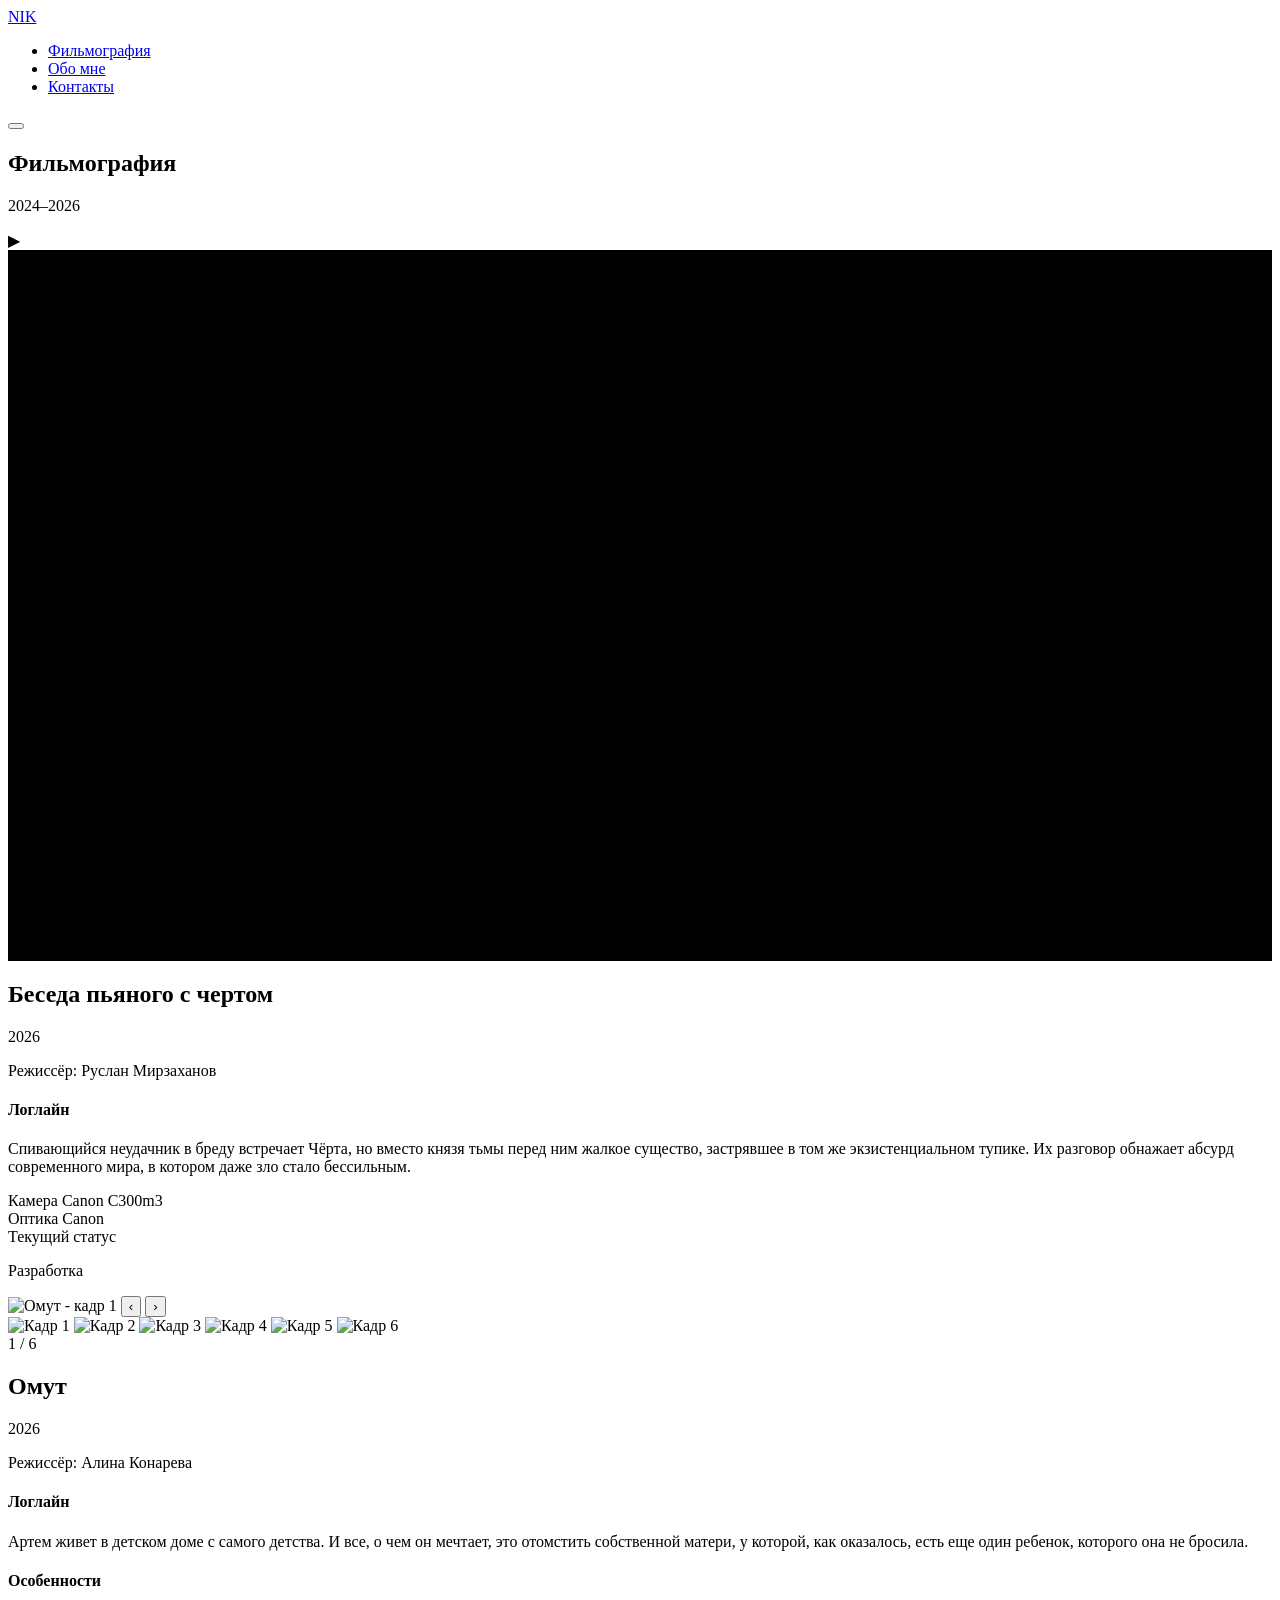
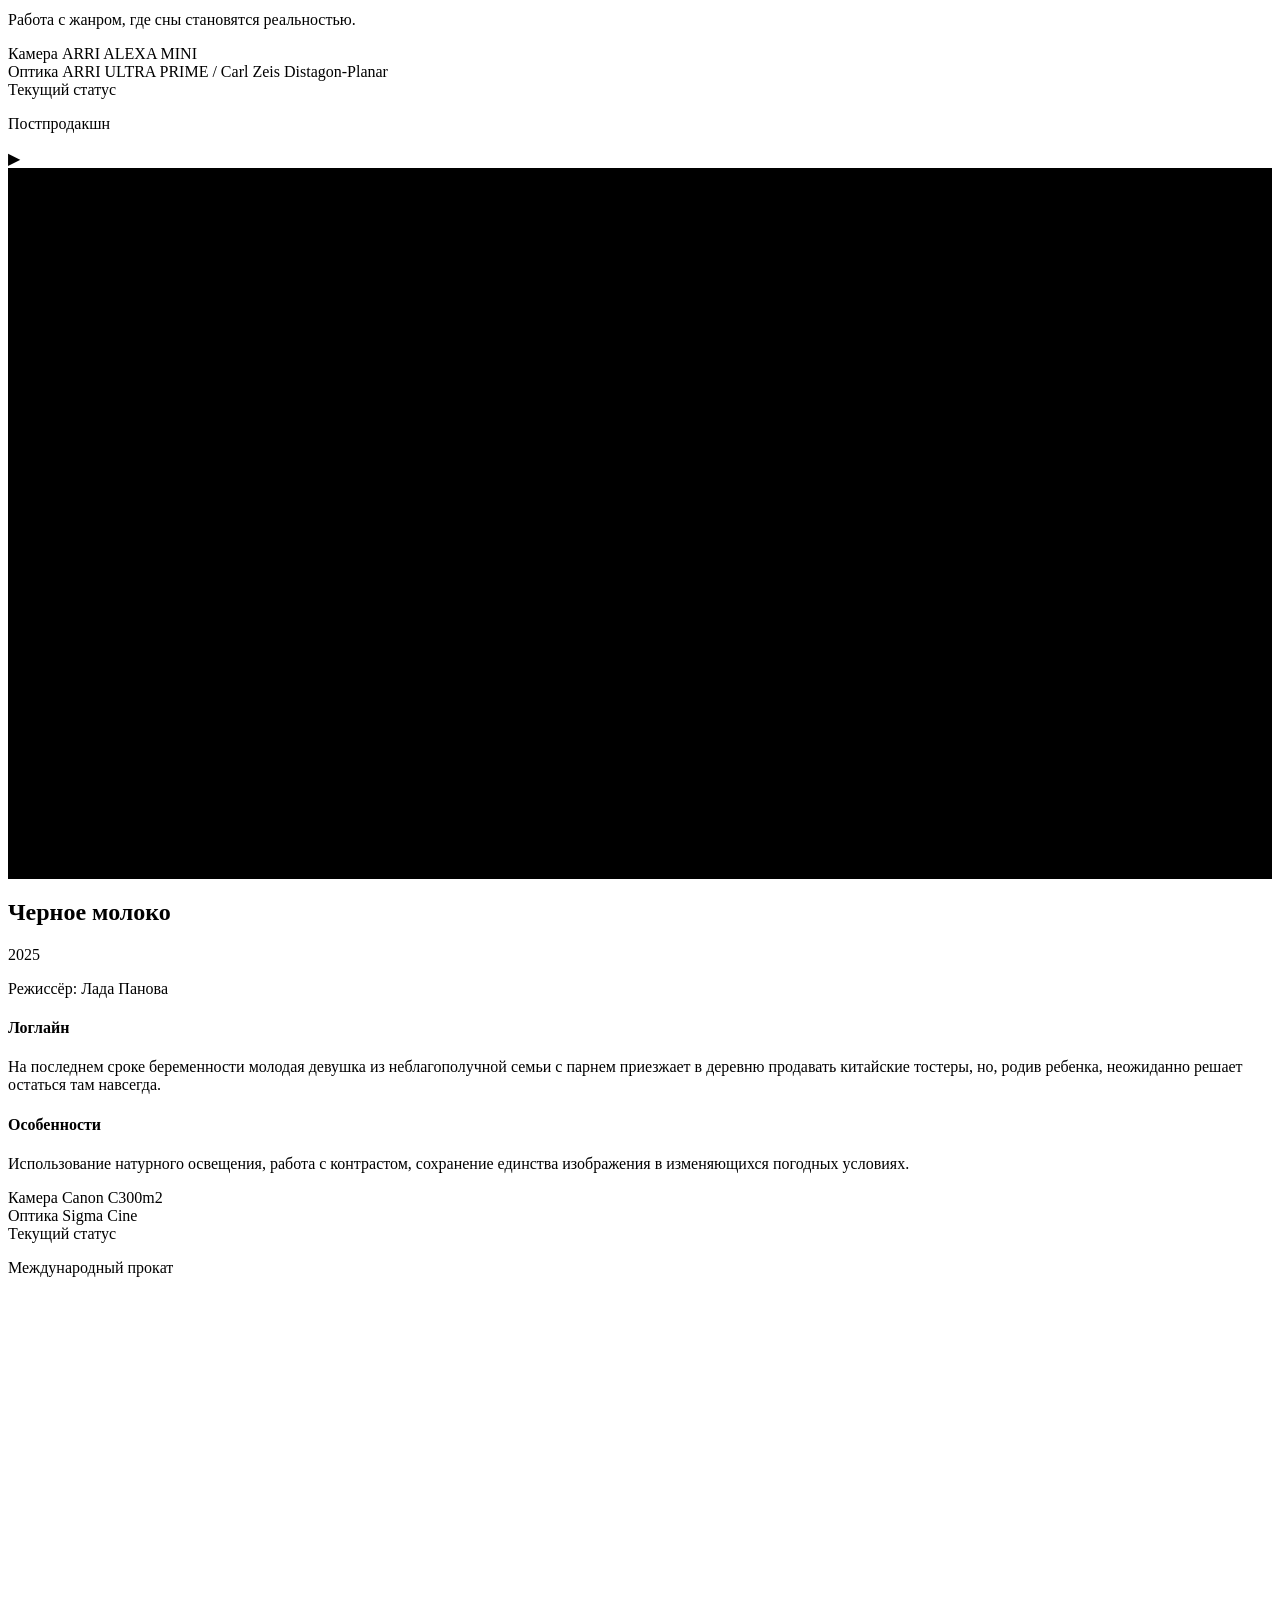
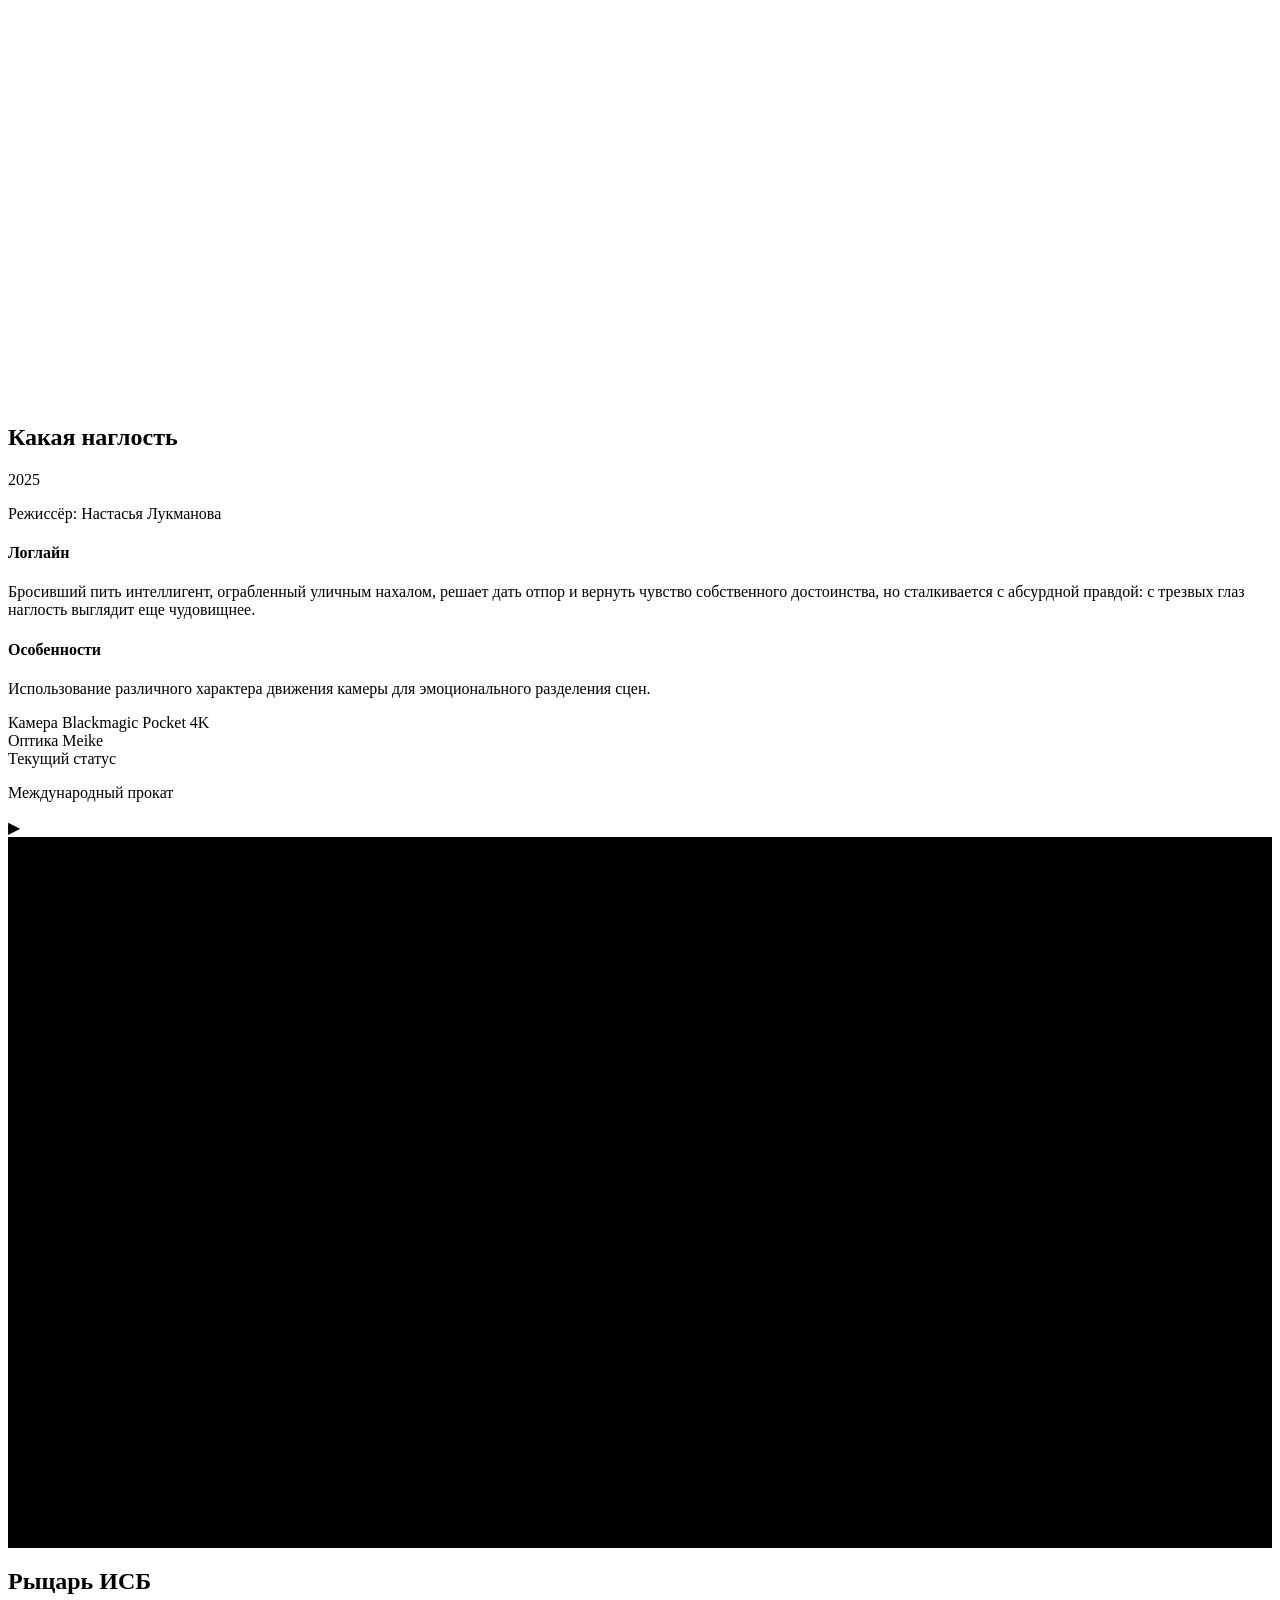
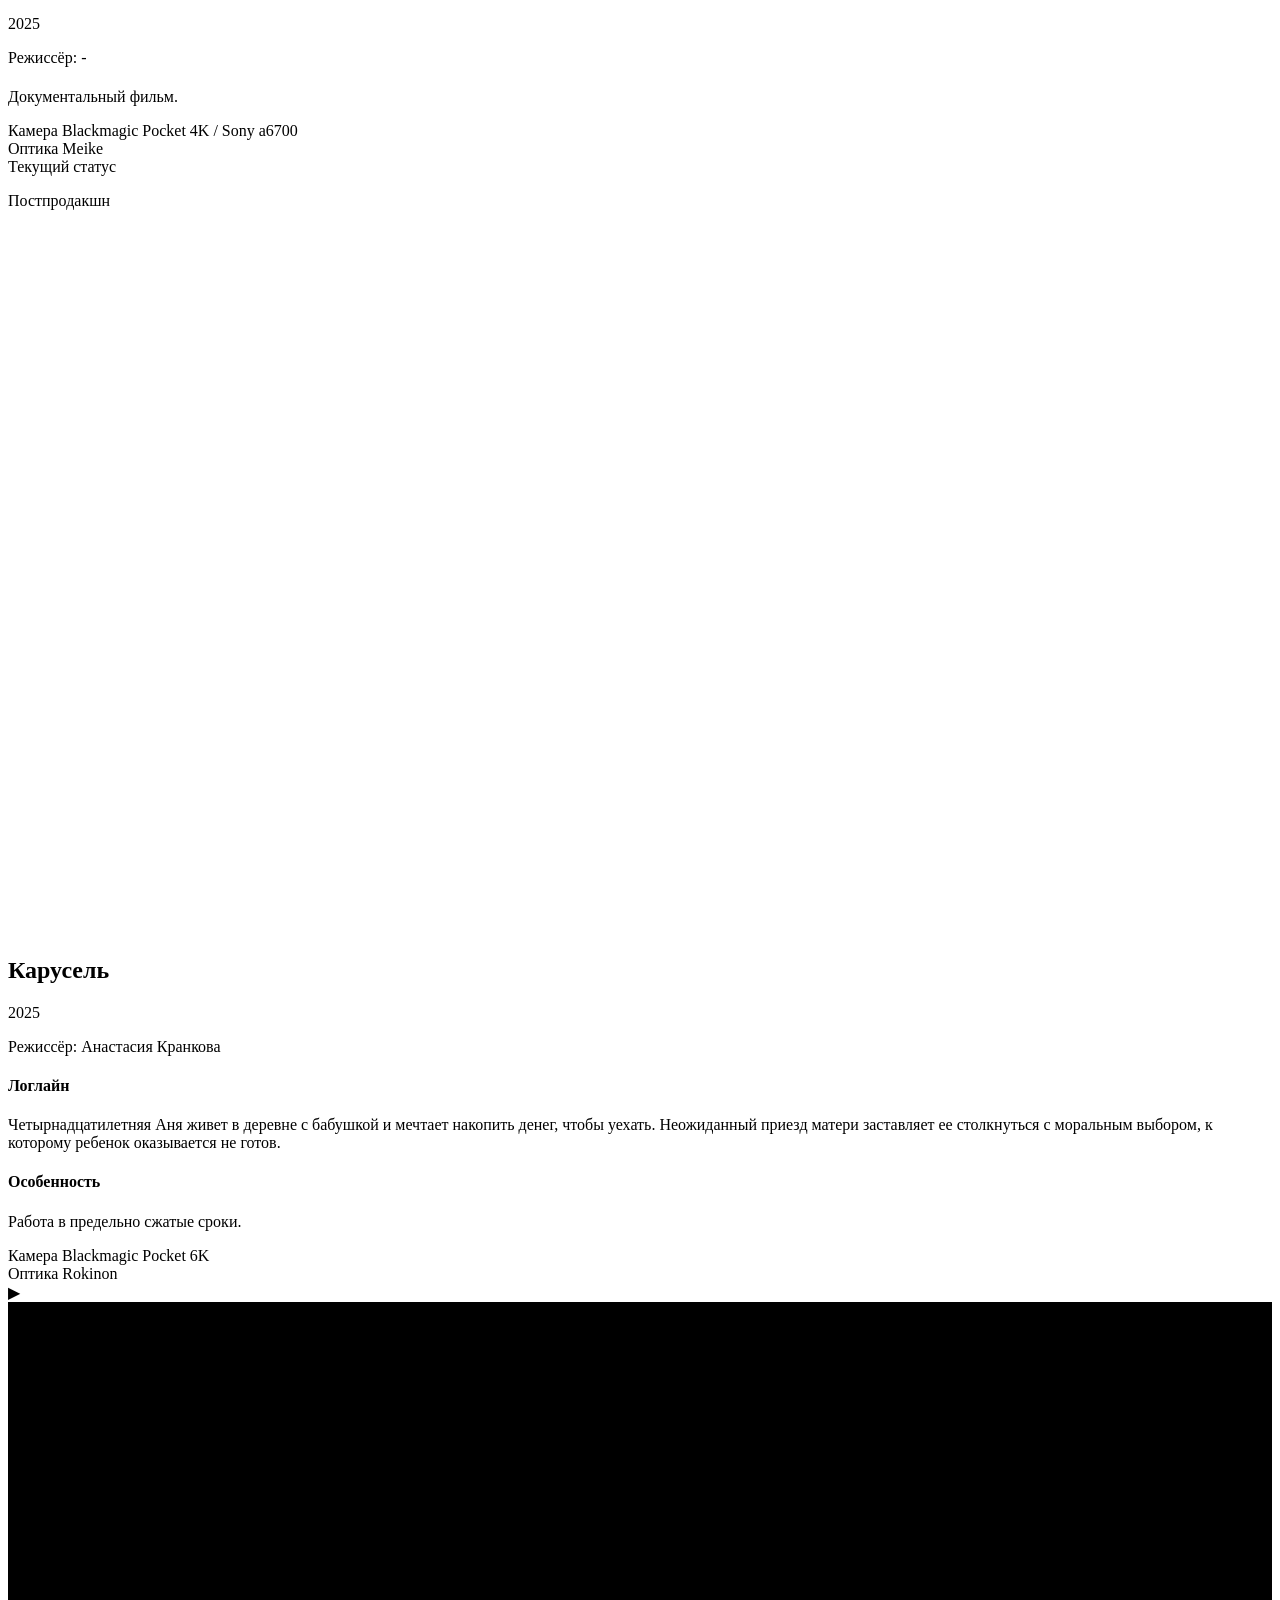
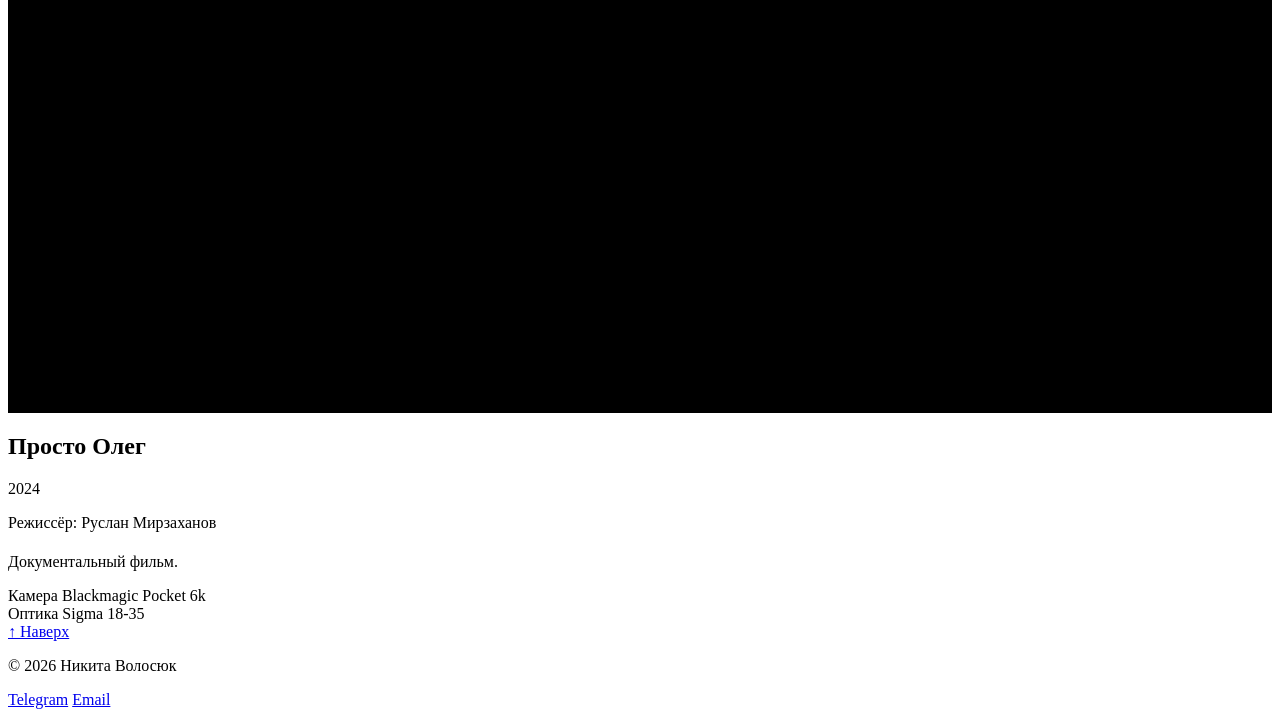
==== filmography.html @ 35d7d75e "Create filmography.html" ====
<!DOCTYPE html>
<html lang="ru">
<head>
    <meta charset="UTF-8" />
    <meta name="viewport" content="width=device-width, initial-scale=1.0" />
    <title>Фильмография — Никита Волосюк</title>
    <meta name="description" content="Полный список фильмов и проектов оператора-постановщика Никиты Волосюка." />
    
    <link rel="preconnect" href="https://fonts.googleapis.com" />
    <link rel="preconnect" href="https://fonts.gstatic.com" crossorigin />
    <link href="https://fonts.googleapis.com/css2?family=Inter:opsz,wght@14..32,300;14..32,400;14..32,600;14..32,700&family=JetBrains+Mono:wght@400;600&family=Russo+One&display=swap" rel="stylesheet" />
    
    <link rel="stylesheet" href="css/style.css" />
    <link rel="stylesheet" href="css/animations.css" />
    <link rel="stylesheet" href="css/retro-futurism.css" />
</head>
<body>
    <div class="grain-overlay" aria-hidden="true"></div>
    
    <!-- Navigation -->
    <nav class="navbar" role="navigation">
        <div class="nav-container">
            <a href="index.html" class="logo">NIK</a>
            <ul class="nav-links" id="navLinks">
                <li><a href="filmography.html" class="nav-link active">Фильмография</a></li>
                <li><a href="about.html" class="nav-link">Обо мне</a></li>
                <li><a href="contacts.html" class="nav-link">Контакты</a></li>
            </ul>
            <button class="nav-toggle" id="navToggle" aria-label="Меню">
                <span></span><span></span><span></span>
            </button>
        </div>
    </nav>

    <main>
        <section class="page-header">
            <div class="page-header-content">
                <h1 class="page-title">Фильмография</h1>
                <p class="page-subtitle">2024–2026</p>
                <div class="retro-line"></div>
            </div>
        </section>

        <section class="film-list">

            <!-- Film 1: Беседа пьяного с чертом -->
            <article class="film-item" id="beseda-s-chertom">
                <div class="film-container">
                    <div class="film-media">
                        <div class="film-video-wrapper scan-lines viewfinder-border video-wrapper-with-poster">
                            <!-- Постер -->
                            <div class="poster-overlay" style="background-image: url('assets/images/beseda-poster.jpg');" onclick="this.classList.add('hidden')">
                                <div class="play-button">▶</div>
                            </div>
                            <!-- Видео -->
                            <div style="position:relative;padding-bottom:56.25%;height:0;overflow:hidden;background:#000;">
                                <iframe 
                                    width="720" 
                                    height="405" 
                                    src="https://rutube.ru/play/embed/95e55f3624671f5d989a7eb49dc04d0c/?p=VPygI4aND8heD0FQOllJcQ" 
                                    style="position:absolute;top:0;left:0;width:100%;height:100%;"
                                    frameborder="0" 
                                    allow="clipboard-write; autoplay" 
                                    webkitAllowFullScreen 
                                    mozallowfullscreen 
                                    allowFullScreen>
                                </iframe>
                            </div>
                        </div>
                    </div>
                    <div class="film-details">
                        <div class="film-header">
                            <h2 class="film-title">Беседа пьяного с чертом</h2>
                            <span class="film-year">2026</span>
                        </div>
                        <p class="film-director">Режиссёр: Руслан Мирзаханов</p>
                        
                        <div class="film-synopsis">
                            <h4>Логлайн</h4>
                            <p>Спивающийся неудачник в бреду встречает Чёрта, но вместо князя тьмы перед ним жалкое существо, застрявшее в том же экзистенциальном тупике. Их разговор обнажает абсурд современного мира, в котором даже зло стало бессильным.</p>
                        </div>
                        
                        <div class="film-tech">
                            <div class="tech-item">
                                <span class="tech-label">Камера</span>
                                <span class="tech-value">Canon C300m3</span>
                            </div>
                            <div class="tech-item">
                                <span class="tech-label">Оптика</span>
                                <span class="tech-value">Canon</span>
                            </div>
                        </div>
                        <div class="film-status">
                            <span class="status-badge">Текущий статус</span>
                            <p>Разработка</p>
                        </div>
                    </div>
                </div>
            </article>

            <!-- Film 2: Омут (галерея) -->
            <article class="film-item" id="omut">
                <div class="film-container">
                    <div class="film-media">
                        <div class="film-video-wrapper scan-lines viewfinder-border">
                            <div class="film-gallery" id="gallery-omut">
                                <div class="gallery-main">
                                    <img src="assets/images/omut/omut-01.jpg" alt="Омут - кадр 1" class="gallery-main-img" id="mainImg-omut" />
                                    <button class="gallery-arrow gallery-prev" id="prevBtn-omut">‹</button>
                                    <button class="gallery-arrow gallery-next" id="nextBtn-omut">›</button>
                                </div>
                                <div class="gallery-thumbnails">
                                    <img src="assets/images/omut/omut-01.jpg" alt="Кадр 1" class="gallery-thumb active" data-index="0" />
                                    <img src="assets/images/omut/omut-02.jpg" alt="Кадр 2" class="gallery-thumb" data-index="1" />
                                    <img src="assets/images/omut/omut-03.jpg" alt="Кадр 3" class="gallery-thumb" data-index="2" />
                                    <img src="assets/images/omut/omut-04.jpg" alt="Кадр 4" class="gallery-thumb" data-index="3" />
                                    <img src="assets/images/omut/omut-05.jpg" alt="Кадр 5" class="gallery-thumb" data-index="4" />
                                    <img src="assets/images/omut/omut-06.jpg" alt="Кадр 6" class="gallery-thumb" data-index="5" />
                                </div>
                                <div class="gallery-counter" id="counter-omut">1 / 6</div>
                            </div>
                        </div>
                    </div>
                    <div class="film-details">
                        <div class="film-header">
                            <h2 class="film-title">Омут</h2>
                            <span class="film-year">2026</span>
                        </div>
                        <p class="film-director">Режиссёр: Алина Конарева</p>
                        
                        <div class="film-synopsis">
                            <h4>Логлайн</h4>
                            <p>Артем живет в детском доме с самого детства. И все, о чем он мечтает, это отомстить собственной матери, у которой, как оказалось, есть еще один ребенок, которого она не бросила.</p>
                        </div>
                        
                        <div class="film-artistic">
                            <h4>Особенности</h4>
                            <p>Работа с жанром, где сны становятся реальностью.</p>
                        </div>
                        
                        <div class="film-tech">
                            <div class="tech-item">
                                <span class="tech-label">Камера</span>
                                <span class="tech-value">ARRI ALEXA MINI</span>
                            </div>
                            <div class="tech-item">
                                <span class="tech-label">Оптика</span>
                                <span class="tech-value">ARRI ULTRA PRIME / Carl Zeis Distagon-Planar</span>
                            </div>
                        </div>
                        
                        <div class="film-status">
                            <span class="status-badge">Текущий статус</span>
                            <p>Постпродакшн</p>
                        </div>
                    </div>
                </div>
            </article>

            <!-- Film 3: Черное молоко -->
            <article class="film-item" id="chernoe-moloko">
                <div class="film-container">
                    <div class="film-media">
                        <div class="film-video-wrapper scan-lines viewfinder-border video-wrapper-with-poster">
                            <!-- Постер -->
                            <div class="poster-overlay" style="background-image: url('assets/images/chernoe-moloko-poster.png');" onclick="this.classList.add('hidden')">
                                <div class="play-button">▶</div>
                            </div>
                            <!-- Видео -->
                            <div style="position:relative;padding-bottom:56.25%;height:0;overflow:hidden;background:#000;">
                                <iframe 
                                    width="720" 
                                    height="405" 
                                    src="https://rutube.ru/play/embed/541bbf77736f7e6f7b8f81f81939922d/?p=Gdy1lKMK-pJEqh9IzWHZkQ" 
                                    style="position:absolute;top:0;left:0;width:100%;height:100%;"
                                    frameborder="0" 
                                    allow="clipboard-write; autoplay" 
                                    webkitAllowFullScreen 
                                    mozallowfullscreen 
                                    allowFullScreen>
                                </iframe>
                            </div>
                        </div>
                    </div>
                    <div class="film-details">
                        <div class="film-header">
                            <h2 class="film-title">Черное молоко</h2>
                            <span class="film-year">2025</span>
                        </div>
                        <p class="film-director">Режиссёр: Лада Панова</p>
                        
                        <div class="film-synopsis">
                            <h4>Логлайн</h4>
                            <p>На последнем сроке беременности молодая девушка из неблагополучной семьи с парнем приезжает в деревню продавать китайские тостеры, но, родив ребенка, неожиданно решает остаться там навсегда.</p>
                        </div>
                        
                        <div class="film-artistic">
                            <h4>Особенности</h4>
                            <p>Использование натурного освещения, работа с контрастом, сохранение единства изображения в изменяющихся погодных условиях.</p>
                        </div>
                        
                        <div class="film-tech">
                            <div class="tech-item">
                                <span class="tech-label">Камера</span>
                                <span class="tech-value">Canon C300m2</span>
                            </div>
                            <div class="tech-item">
                                <span class="tech-label">Оптика</span>
                                <span class="tech-value">Sigma Cine</span>
                            </div>
                        </div>
                        <div class="film-status">
                            <span class="status-badge">Текущий статус</span>
                            <p>Международный прокат</p>
                        </div>
                    </div>
                </div>
            </article>

            <!-- Film 4: Какая наглость -->
            <article class="film-item" id="kakaya-naglost">
                <div class="film-container">
                    <div class="film-media">
                        <div class="film-video-wrapper scan-lines viewfinder-border">
                           <div style="position: relative; padding-top: 56.25%; width: 100%">
                                <iframe 
                                    src="https://kinescope.io/embed/5Yn9oHifiqnpuZVdg29xcy" 
                                    allow="autoplay; fullscreen; picture-in-picture; encrypted-media; gyroscope; accelerometer; clipboard-write; screen-wake-lock;" 
                                    frameborder="0" 
                                    allowfullscreen 
                                    style="position: absolute; width: 100%; height: 100%; top: 0; left: 0;">
                                </iframe>
                            </div>
                        </div>
                    </div>
                    <div class="film-details">
                        <div class="film-header">
                            <h2 class="film-title">Какая наглость</h2>
                            <span class="film-year">2025</span>
                        </div>
                        <p class="film-director">Режиссёр: Настасья Лукманова</p>
                        
                        <div class="film-synopsis">
                            <h4>Логлайн</h4>
                            <p>Бросивший пить интеллигент, ограбленный уличным нахалом, решает дать отпор и вернуть чувство собственного достоинства, но сталкивается с абсурдной правдой: с трезвых глаз наглость выглядит еще чудовищнее.</p>
                        </div>
                        
                        <div class="film-artistic">
                            <h4>Особенности</h4>
                            <p>Использование различного характера движения камеры для эмоционального разделения сцен.</p>
                        </div>
                        
                        <div class="film-tech">
                            <div class="tech-item">
                                <span class="tech-label">Камера</span>
                                <span class="tech-value">Blackmagic Pocket 4K</span>
                            </div>
                            <div class="tech-item">
                                <span class="tech-label">Оптика</span>
                                <span class="tech-value">Meike</span>
                            </div>
                        </div>
                        
                        <div class="film-status">
                            <span class="status-badge">Текущий статус</span>
                            <p>Международный прокат</p>
                        </div>
                    </div>
                </div>
            </article>

            <!-- Film 5: Рыцарь ИСБ -->
            <article class="film-item" id="rycar-isb">
                <div class="film-container">
                    <div class="film-media">
                        <div class="film-video-wrapper scan-lines viewfinder-border video-wrapper-with-poster">
                            <!-- Постер -->
                            <div class="poster-overlay" style="background-image: url('assets/images/rycar-isb-poster.png');" onclick="this.classList.add('hidden')">
                                <div class="play-button">▶</div>
                            </div>
                            <!-- Видео -->
                            <div style="position:relative;padding-bottom:56.25%;height:0;overflow:hidden;background:#000;">
                                <iframe 
                                    width="720" 
                                    height="405" 
                                    src="https://rutube.ru/play/embed/3d352fa4deeacb5119738a5ff3063665/?p=R1LIk9FCq4y9vnxMHrXOgg" 
                                    style="position:absolute;top:0;left:0;width:100%;height:100%;"
                                    frameborder="0" 
                                    allow="clipboard-write; autoplay" 
                                    webkitAllowFullScreen 
                                    mozallowfullscreen 
                                    allowFullScreen>
                                </iframe>
                            </div>
                        </div>
                    </div>
                    <div class="film-details">
                        <div class="film-header">
                            <h2 class="film-title">Рыцарь ИСБ</h2>
                            <span class="film-year">2025</span>
                        </div>
                        <p class="film-director">Режиссёр: -</p>
                        <div class="film-synopsis">
                            <h4></h4>
                            <p>Документальный фильм.</p>
                        </div>
                        
                        <div class="film-tech">
                            <div class="tech-item">
                                <span class="tech-label">Камера</span>
                                <span class="tech-value">Blackmagic Pocket 4K / Sony a6700</span>
                            </div>
                            <div class="tech-item">
                                <span class="tech-label">Оптика</span>
                                <span class="tech-value">Meike</span>
                            </div>
                        </div>
                        <div class="film-status">
                            <span class="status-badge">Текущий статус</span>
                            <p>Постпродакшн</p>
                        </div>
                    </div>
                </div>
            </article>

            <!-- Film 6: Карусель -->
            <article class="film-item" id="karusel">
                <div class="film-container">
                    <div class="film-media">
                        <div class="film-video-wrapper scan-lines viewfinder-border">
                            <div style="position: relative; padding-top: 56.25%; width: 100%">
                                <iframe 
                                    src="https://kinescope.io/embed/9kumHxzJ539kzuJssGhhay" 
                                    allow="autoplay; fullscreen; picture-in-picture; encrypted-media; gyroscope; accelerometer; clipboard-write; screen-wake-lock;" 
                                    frameborder="0" 
                                    allowfullscreen 
                                    style="position: absolute; width: 100%; height: 100%; top: 0; left: 0;">
                                </iframe>
                            </div>
                        </div>
                    </div>
                    <div class="film-details">
                        <div class="film-header">
                            <h2 class="film-title">Карусель</h2>
                            <span class="film-year">2025</span>
                        </div>
                        <p class="film-director">Режиссёр: Анастасия Кранкова</p>
                        
                        <div class="film-synopsis">
                            <h4>Логлайн</h4>
                            <p>Четырнадцатилетняя Аня живет в деревне с бабушкой и мечтает накопить денег, чтобы уехать. Неожиданный приезд матери заставляет ее столкнуться с моральным выбором, к которому ребенок оказывается не готов.</p>
                        </div>
                        
                        <div class="film-artistic">
                            <h4>Особенность</h4>
                            <p>Работа в предельно сжатые сроки.</p>
                        </div>
                        
                        <div class="film-tech">
                            <div class="tech-item">
                                <span class="tech-label">Камера</span>
                                <span class="tech-value">Blackmagic Pocket 6K</span>
                            </div>
                            <div class="tech-item">
                                <span class="tech-label">Оптика</span>
                                <span class="tech-value">Rokinon</span>
                            </div>
                        </div>
                    </div>
                </div>
            </article>

            <!-- Film 7: Просто Олег -->
            <article class="film-item" id="prosto-oleg">
                <div class="film-container">
                    <div class="film-media">
                        <div class="film-video-wrapper scan-lines viewfinder-border video-wrapper-with-poster">
                            <!-- Постер -->
                            <div class="poster-overlay" style="background-image: url('assets/images/prosto-oleg-poster.png');" onclick="this.classList.add('hidden')">
                                <div class="play-button">▶</div>
                            </div>
                            <!-- Видео -->
                            <div style="position:relative;padding-bottom:56.25%;height:0;overflow:hidden;background:#000;">
                                <iframe 
                                    width="720" 
                                    height="405" 
                                    src="https://rutube.ru/play/embed/5b0dd964b4823f03ad9c56b30ddcd185/?p=NNh9TX3-9s1QoVhHtBqxNQ" 
                                    style="position:absolute;top:0;left:0;width:100%;height:100%;"
                                    frameborder="0" 
                                    allow="clipboard-write; autoplay" 
                                    webkitAllowFullScreen 
                                    mozallowfullscreen 
                                    allowFullScreen>
                                </iframe>
                            </div>
                        </div>
                    </div>
                    <div class="film-details">
                        <div class="film-header">
                            <h2 class="film-title">Просто Олег</h2>
                            <span class="film-year">2024</span>
                        </div>
                        <p class="film-director">Режиссёр: Руслан Мирзаханов</p>
                        
                        <div class="film-synopsis">
                            <h4></h4>
                            <p>Документальный фильм.</p>
                        </div>
                        
                        <div class="film-tech">
                            <div class="tech-item">
                                <span class="tech-label">Камера</span>
                                <span class="tech-value">Blackmagic Pocket 6k</span>
                            </div>
                            <div class="tech-item">
                                <span class="tech-label">Оптика</span>
                                <span class="tech-value">Sigma 18-35</span>
                            </div>
                        </div>
                    </div>
                </div>
            </article>

        </section>

        <!-- Back to top -->
        <div class="back-to-top">
            <a href="#top" class="btn-secondary">↑ Наверх</a>
        </div>
    </main>

    <footer class="footer">
        <div class="footer-content">
            <p class="footer-copy">© 2026 Никита Волосюк</p>
            <div class="footer-links">
                <a href="https://t.me/@niiiiiiiiiiiiiiiii_iiiiiiik" target="_blank" rel="noopener">Telegram</a>
                <a href="mailto:nikiitsky@gmail.com">Email</a>
            </div>
        </div>
        <div class="footer-line retro-line"></div>
    </footer>

    <script src="js/main.js" defer></script>
    <script src="js/transitions.js" defer></script>
    <script src="js/grain-effect.js" defer></script>
    <script src="js/video-player.js" defer></script>
</body>
</html>
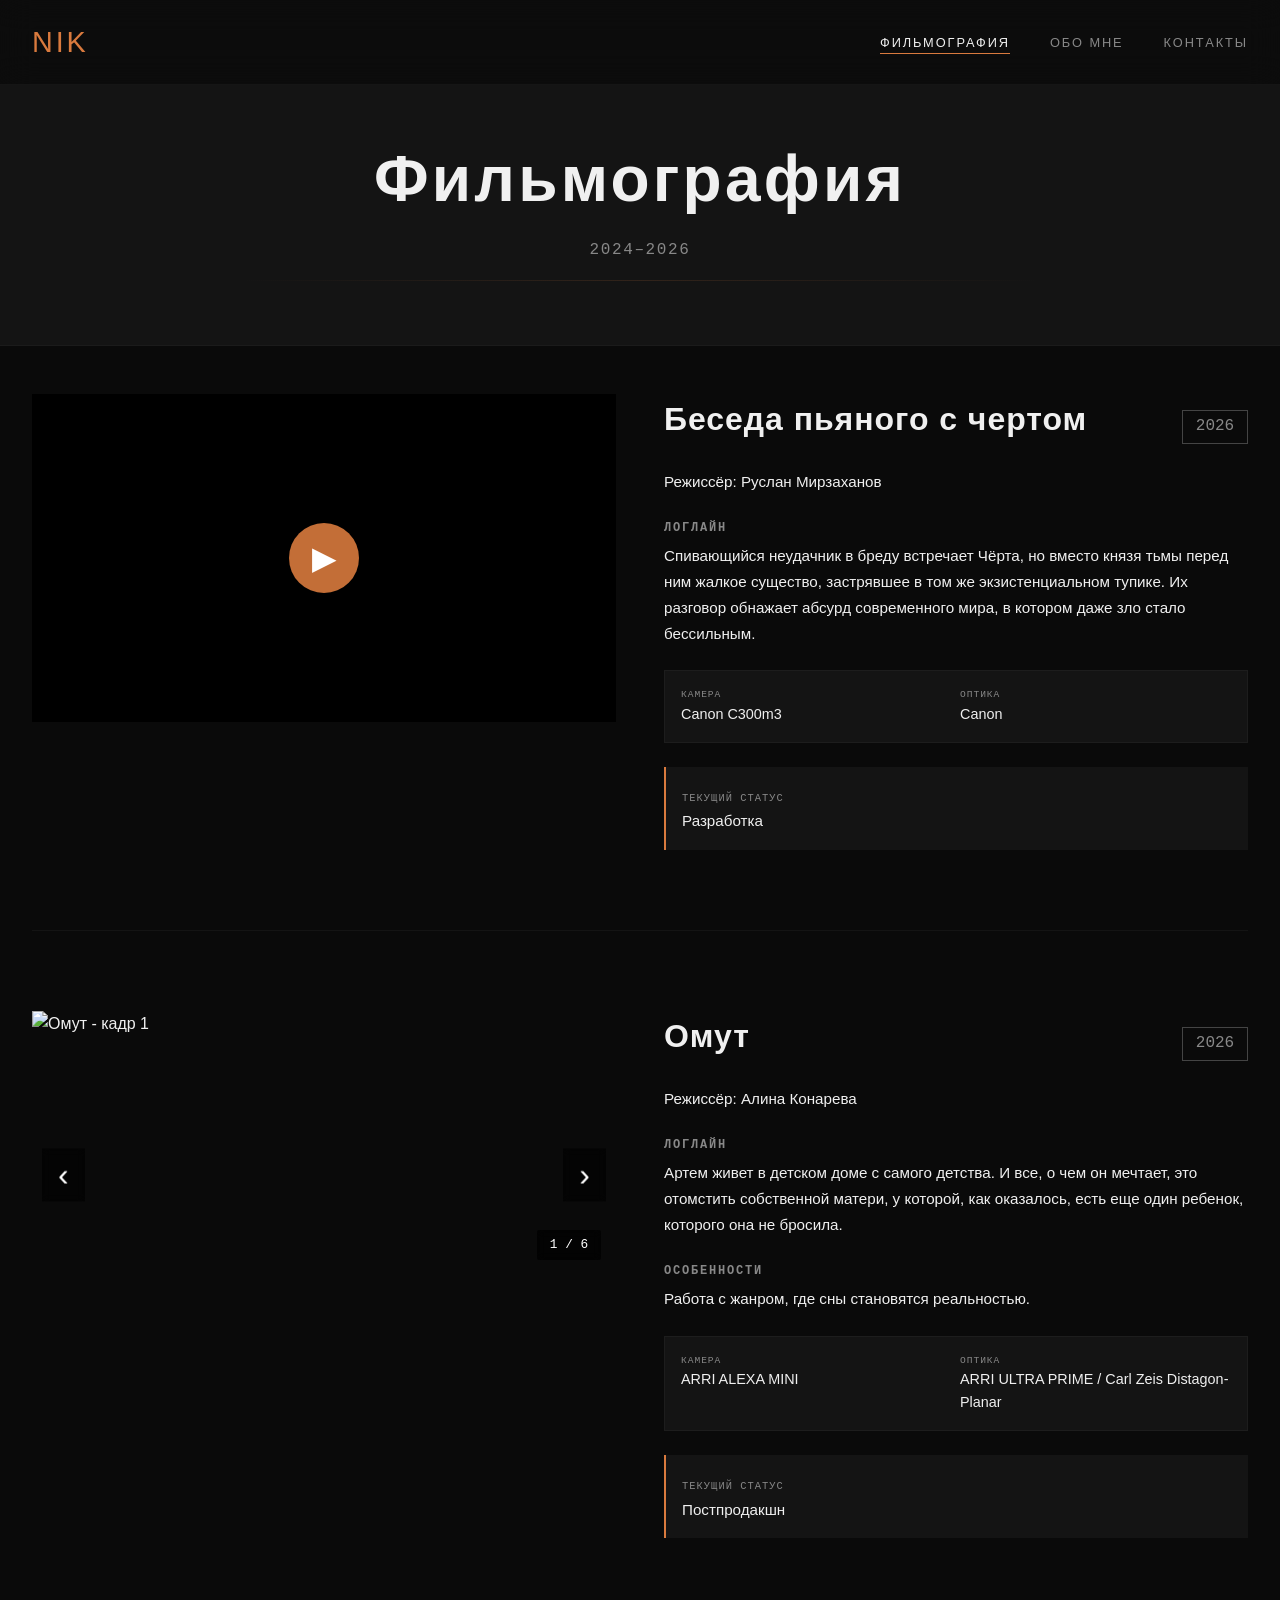
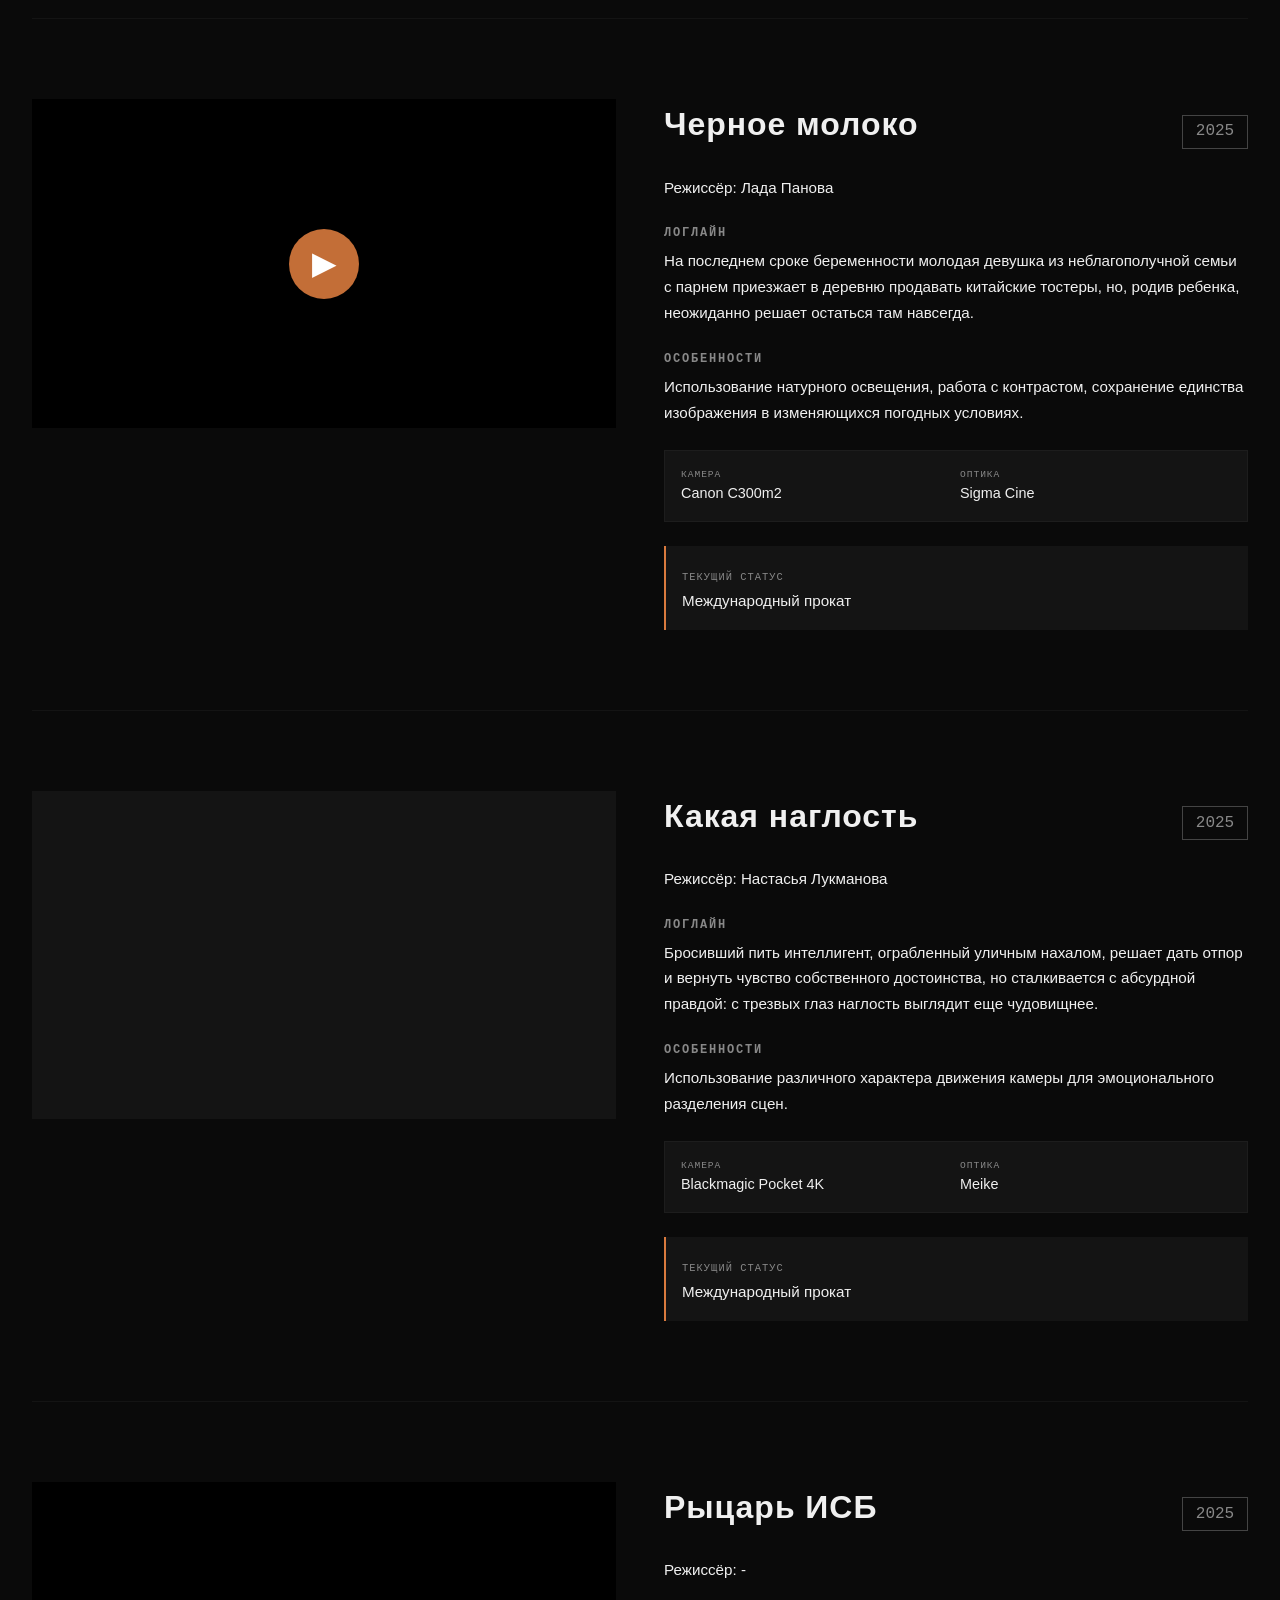
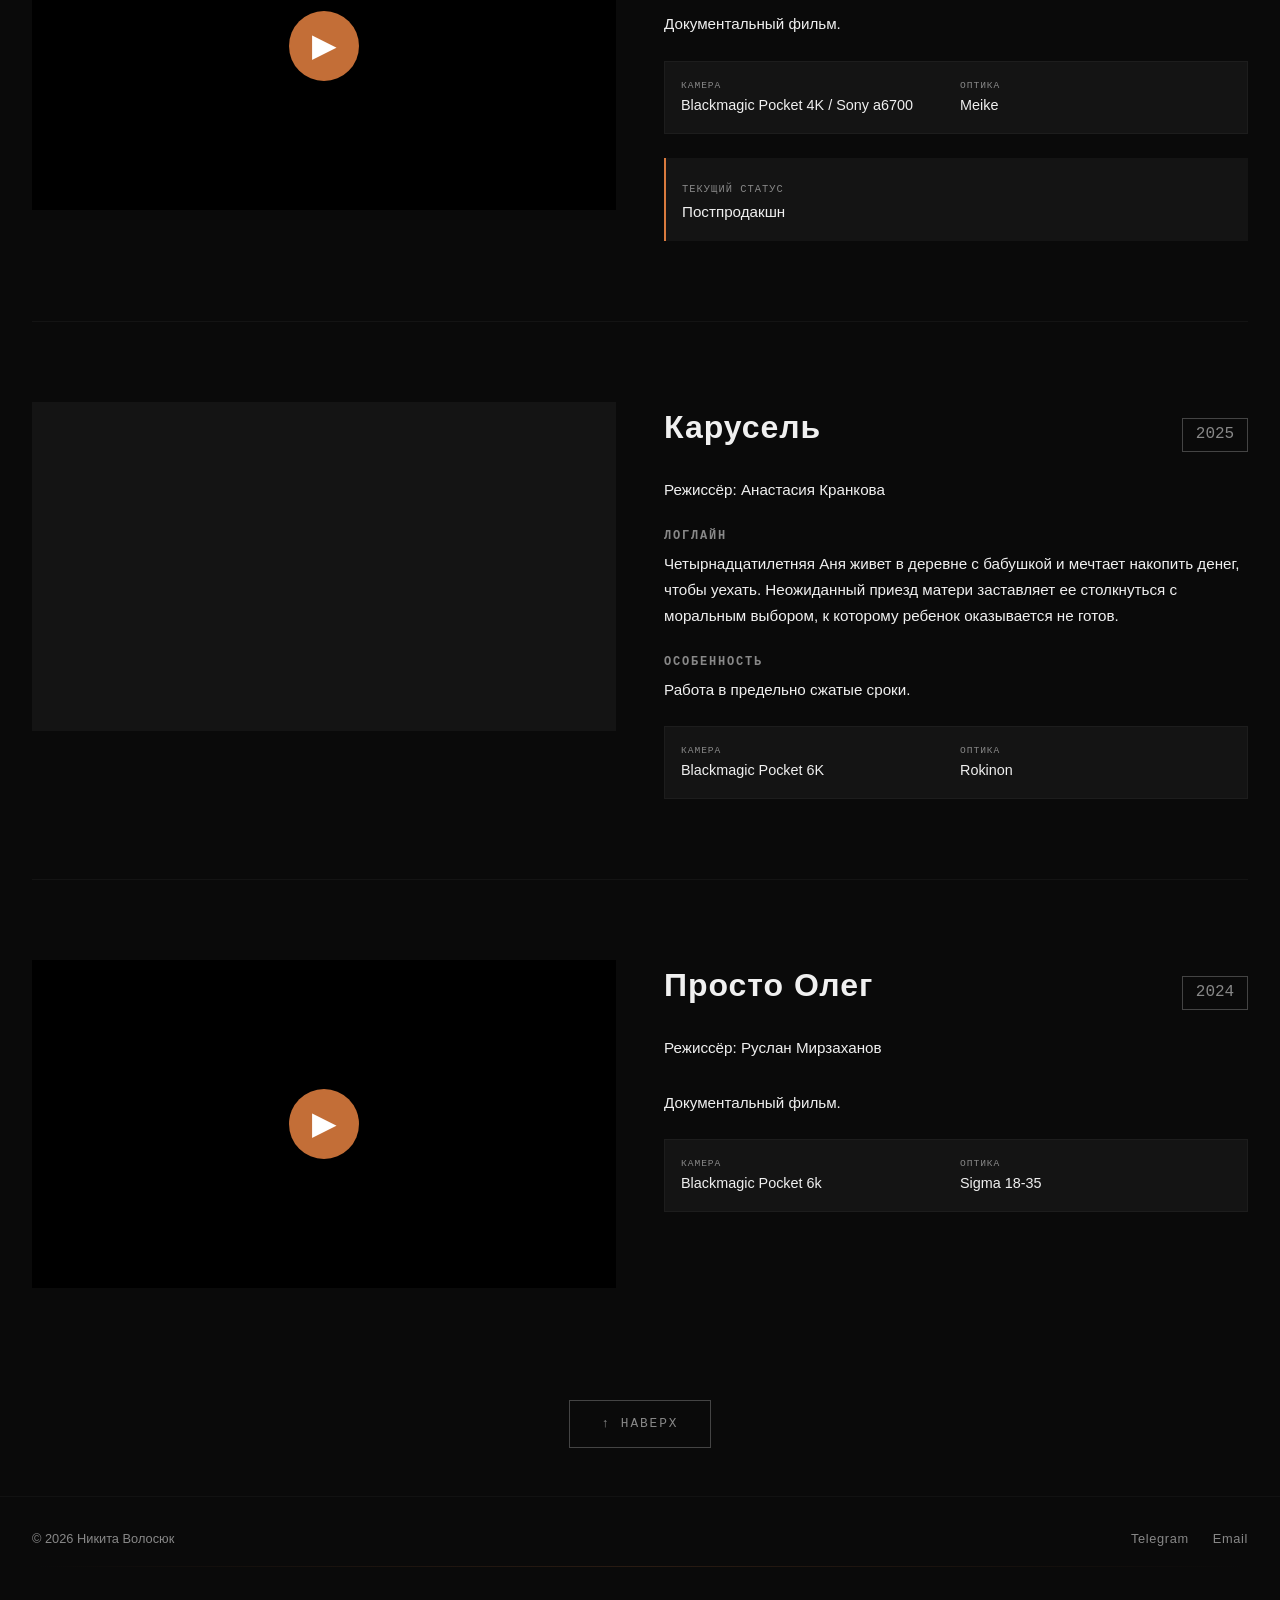
==== commit 1e0d41bf: "Update filmography.html" ====
--- a/filmography.html
+++ b/filmography.html
@@ -49,7 +49,7 @@
                     <div class="film-media">
                         <div class="film-video-wrapper scan-lines viewfinder-border video-wrapper-with-poster">
                             <!-- Постер -->
-                            <div class="poster-overlay" style="background-image: url('assets/images/beseda-poster.jpg');" onclick="this.classList.add('hidden')">
+                            <div class="poster-overlay" style="background-image: url('https://i.ibb.co/LX5MNgfz/beseda-poster.jpg');" onclick="this.classList.add('hidden')">
                                 <div class="play-button">▶</div>
                             </div>
                             <!-- Видео -->
@@ -105,17 +105,17 @@
                         <div class="film-video-wrapper scan-lines viewfinder-border">
                             <div class="film-gallery" id="gallery-omut">
                                 <div class="gallery-main">
-                                    <img src="assets/images/omut/omut-01.jpg" alt="Омут - кадр 1" class="gallery-main-img" id="mainImg-omut" />
+                                    <img src="https://i.ibb.co/GQs0Jxpy/omut-01.jpg" alt="Омут - кадр 1" class="gallery-main-img" id="mainImg-omut" />
                                     <button class="gallery-arrow gallery-prev" id="prevBtn-omut">‹</button>
                                     <button class="gallery-arrow gallery-next" id="nextBtn-omut">›</button>
                                 </div>
                                 <div class="gallery-thumbnails">
-                                    <img src="assets/images/omut/omut-01.jpg" alt="Кадр 1" class="gallery-thumb active" data-index="0" />
-                                    <img src="assets/images/omut/omut-02.jpg" alt="Кадр 2" class="gallery-thumb" data-index="1" />
-                                    <img src="assets/images/omut/omut-03.jpg" alt="Кадр 3" class="gallery-thumb" data-index="2" />
-                                    <img src="assets/images/omut/omut-04.jpg" alt="Кадр 4" class="gallery-thumb" data-index="3" />
-                                    <img src="assets/images/omut/omut-05.jpg" alt="Кадр 5" class="gallery-thumb" data-index="4" />
-                                    <img src="assets/images/omut/omut-06.jpg" alt="Кадр 6" class="gallery-thumb" data-index="5" />
+                                    <img src="https://i.ibb.co/GQs0Jxpy/omut-01.jpg" alt="Кадр 1" class="gallery-thumb active" data-index="0" />
+                                    <img src="https://i.ibb.co/0VX9cMmd/omut-02.jpg" alt="Кадр 2" class="gallery-thumb" data-index="1" />
+                                    <img src="https://i.ibb.co/WWSpBQtJ/omut-03.jpg" alt="Кадр 3" class="gallery-thumb" data-index="2" />
+                                    <img src="https://i.ibb.co/MyByFTQH/omut-04.jpg" alt="Кадр 4" class="gallery-thumb" data-index="3" />
+                                    <img src="https://i.ibb.co/23f7QgX2/omut-05.jpg" alt="Кадр 5" class="gallery-thumb" data-index="4" />
+                                    <img src="https://i.ibb.co/KzDCRzf8/omut-06.jpg" alt="Кадр 6" class="gallery-thumb" data-index="5" />
                                 </div>
                                 <div class="gallery-counter" id="counter-omut">1 / 6</div>
                             </div>
@@ -163,7 +163,7 @@
                     <div class="film-media">
                         <div class="film-video-wrapper scan-lines viewfinder-border video-wrapper-with-poster">
                             <!-- Постер -->
-                            <div class="poster-overlay" style="background-image: url('assets/images/chernoe-moloko-poster.png');" onclick="this.classList.add('hidden')">
+                            <div class="poster-overlay" style="background-image: url('https://i.ibb.co/3Yhzb9Px/hero-poster.jpg');" onclick="this.classList.add('hidden')">
                                 <div class="play-button">▶</div>
                             </div>
                             <!-- Видео -->
@@ -275,7 +275,7 @@
                     <div class="film-media">
                         <div class="film-video-wrapper scan-lines viewfinder-border video-wrapper-with-poster">
                             <!-- Постер -->
-                            <div class="poster-overlay" style="background-image: url('assets/images/rycar-isb-poster.png');" onclick="this.classList.add('hidden')">
+                            <div class="poster-overlay" style="background-image: url('https://i.ibb.co/3Yhzb9Px/hero-poster.jpg');" onclick="this.classList.add('hidden')">
                                 <div class="play-button">▶</div>
                             </div>
                             <!-- Видео -->
@@ -376,7 +376,7 @@
                     <div class="film-media">
                         <div class="film-video-wrapper scan-lines viewfinder-border video-wrapper-with-poster">
                             <!-- Постер -->
-                            <div class="poster-overlay" style="background-image: url('assets/images/prosto-oleg-poster.png');" onclick="this.classList.add('hidden')">
+                            <div class="poster-overlay" style="background-image: url('https://i.ibb.co/3Yhzb9Px/hero-poster.jpg');" onclick="this.classList.add('hidden')">
                                 <div class="play-button">▶</div>
                             </div>
                             <!-- Видео -->
--- a/css/style.css
+++ b/css/style.css
@@ -0,0 +1,1440 @@
+/* ========== RESET & BASE ========== */
+*,
+*::before,
+*::after {
+    margin: 0;
+    padding: 0;
+    box-sizing: border-box;
+}
+
+:root {
+    --color-black: #0a0a0a;
+    --color-black-light: #141414;
+    --color-white: #f0f0f0;
+    --color-amber: #d97a3e;
+    --color-amber-dark: #b8622e;
+    --color-cyan: #4a9eff;
+    --color-gray: #888888;
+    --color-gray-light: #aaaaaa;
+    --color-gray-dark: #444444;
+    --font-display: 'Russo One', sans-serif;
+    --font-body: 'Inter', sans-serif;
+    --font-mono: 'JetBrains Mono', monospace;
+    --transition-smooth: 0.6s cubic-bezier(0.22, 1, 0.36, 1);
+    --transition-fast: 0.3s ease;
+    --container-max: 1400px;
+    --spacing-section: 5rem;
+}
+
+html {
+    scroll-behavior: smooth;
+    -webkit-font-smoothing: antialiased;
+    -moz-osx-font-smoothing: grayscale;
+}
+
+body {
+    background-color: var(--color-black);
+    color: var(--color-white);
+    font-family: var(--font-body);
+    font-size: 16px;
+    line-height: 1.6;
+    overflow-x: hidden;
+    min-height: 100vh;
+}
+
+a {
+    color: inherit;
+    text-decoration: none;
+}
+
+img,
+video {
+    max-width: 100%;
+    height: auto;
+    display: block;
+}
+
+ul {
+    list-style: none;
+}
+
+/* ========== SCROLLBAR ========== */
+::-webkit-scrollbar {
+    width: 8px;
+}
+
+::-webkit-scrollbar-track {
+    background: var(--color-black);
+}
+
+::-webkit-scrollbar-thumb {
+    background: var(--color-gray-dark);
+    transition: background var(--transition-fast);
+}
+
+::-webkit-scrollbar-thumb:hover {
+    background: var(--color-amber);
+}
+
+/* ========== NAVIGATION ========== */
+.navbar {
+    position: fixed;
+    top: 0;
+    left: 0;
+    right: 0;
+    z-index: 1000;
+    padding: 1.2rem 2rem;
+    background: rgba(10, 10, 10, 0.8);
+    backdrop-filter: blur(16px);
+    -webkit-backdrop-filter: blur(16px);
+    border-bottom: 1px solid rgba(255, 255, 255, 0.04);
+    transition: background var(--transition-smooth);
+}
+
+.navbar.scrolled {
+    background: rgba(10, 10, 10, 0.96);
+}
+
+.nav-container {
+    max-width: var(--container-max);
+    margin: 0 auto;
+    display: flex;
+    justify-content: space-between;
+    align-items: center;
+}
+
+.logo {
+    font-family: var(--font-display);
+    font-size: 1.8rem;
+    letter-spacing: 0.1em;
+    color: var(--color-amber);
+    transition: color var(--transition-smooth);
+    position: relative;
+}
+
+.logo:hover {
+    color: var(--color-white);
+}
+
+.nav-links {
+    display: flex;
+    gap: 2.5rem;
+    list-style: none;
+    align-items: center;
+}
+
+.nav-link {
+    font-size: 0.8rem;
+    text-transform: uppercase;
+    letter-spacing: 0.15em;
+    color: var(--color-gray);
+    transition: color var(--transition-smooth);
+    position: relative;
+    font-weight: 400;
+}
+
+.nav-link::after {
+    content: '';
+    position: absolute;
+    bottom: -4px;
+    left: 0;
+    width: 0;
+    height: 1.5px;
+    background: var(--color-amber);
+    transition: width var(--transition-smooth);
+}
+
+.nav-link:hover,
+.nav-link.active {
+    color: var(--color-white);
+}
+
+.nav-link:hover::after,
+.nav-link.active::after {
+    width: 100%;
+}
+
+.nav-toggle {
+    display: none;
+    flex-direction: column;
+    gap: 5px;
+    background: none;
+    border: none;
+    cursor: pointer;
+    padding: 0.5rem;
+    z-index: 1001;
+}
+
+.nav-toggle span {
+    display: block;
+    width: 26px;
+    height: 2px;
+    background: var(--color-white);
+    transition: all var(--transition-smooth);
+    transform-origin: center;
+}
+
+.nav-toggle.open span:nth-child(1) {
+    transform: rotate(45deg) translate(5px, 5px);
+}
+
+.nav-toggle.open span:nth-child(2) {
+    opacity: 0;
+}
+
+.nav-toggle.open span:nth-child(3) {
+    transform: rotate(-45deg) translate(5px, -5px);
+}
+
+/* ========== HERO ========== */
+.hero {
+    position: relative;
+    height: 100vh;
+    min-height: 700px;
+    display: flex;
+    align-items: center;
+    justify-content: center;
+    overflow: hidden;
+}
+
+.hero-background {
+    position: absolute;
+    top: 0;
+    left: 0;
+    right: 0;
+    bottom: 0;
+}
+
+.hero-video {
+    width: 100%;
+    height: 100%;
+    object-fit: cover;
+}
+
+.hero-overlay {
+    position: absolute;
+    top: 0;
+    left: 0;
+    right: 0;
+    bottom: 0;
+    background: linear-gradient(180deg,
+            rgba(0, 0, 0, 0.3) 0%,
+            rgba(0, 0, 0, 0.7) 100%);
+}
+
+.hero-content {
+    position: relative;
+    z-index: 2;
+    text-align: center;
+    max-width: 900px;
+    padding: 2rem;
+}
+
+.hero-title {
+    margin-bottom: 1.5rem;
+}
+
+.name {
+    display: block;
+    font-family: var(--font-display);
+    font-size: clamp(2.5rem, 8vw, 5.5rem);
+    line-height: 1.1;
+    color: var(--color-white);
+    text-shadow: 0 0 60px rgba(0, 0, 0, 0.5);
+    letter-spacing: 0.05em;
+}
+
+.role {
+    display: block;
+    font-size: clamp(1rem, 2vw, 1.8rem);
+    font-family: var(--font-body);
+    font-weight: 300;
+    letter-spacing: 0.3em;
+    color: var(--color-amber);
+    margin-top: 0.5rem;
+}
+
+.hero-mission {
+    font-size: clamp(1rem, 1.5vw, 1.4rem);
+    color: var(--color-gray-light);
+    letter-spacing: 0.15em;
+    margin-bottom: 2.5rem;
+    font-weight: 300;
+}
+
+/* ========== BUTTONS ========== */
+.btn-primary {
+    display: inline-flex;
+    align-items: center;
+    gap: 0.8rem;
+    padding: 1rem 2.8rem;
+    font-family: var(--font-mono);
+    font-size: 0.85rem;
+    text-transform: uppercase;
+    letter-spacing: 0.15em;
+    color: var(--color-black);
+    background: var(--color-amber);
+    border: none;
+    border-radius: 0;
+    transition: all var(--transition-smooth);
+    cursor: pointer;
+    font-weight: 600;
+    position: relative;
+    overflow: hidden;
+}
+
+.btn-primary::before {
+    content: '';
+    position: absolute;
+    top: 0;
+    left: -100%;
+    width: 100%;
+    height: 100%;
+    background: linear-gradient(90deg, transparent, rgba(255, 255, 255, 0.2), transparent);
+    transition: left 0.6s ease;
+}
+
+.btn-primary:hover::before {
+    left: 100%;
+}
+
+.btn-primary:hover {
+    background: var(--color-white);
+    transform: scale(1.02);
+}
+
+.btn-arrow {
+    display: inline-block;
+    transition: transform var(--transition-smooth);
+}
+
+.btn-primary:hover .btn-arrow {
+    transform: translateX(6px);
+}
+
+.btn-secondary {
+    display: inline-block;
+    padding: 0.8rem 2rem;
+    font-family: var(--font-mono);
+    font-size: 0.8rem;
+    text-transform: uppercase;
+    letter-spacing: 0.15em;
+    color: var(--color-gray);
+    border: 1px solid var(--color-gray-dark);
+    transition: all var(--transition-smooth);
+    cursor: pointer;
+}
+
+.btn-secondary:hover {
+    color: var(--color-white);
+    border-color: var(--color-amber);
+}
+
+/* ========== TECH TICKER ========== */
+.tech-ticker {
+    position: absolute;
+    bottom: 2.5rem;
+    left: 50%;
+    transform: translateX(-50%);
+    z-index: 2;
+    display: flex;
+    align-items: center;
+    gap: 1.5rem;
+    font-family: var(--font-mono);
+    font-size: 0.7rem;
+    color: rgba(255, 255, 255, 0.3);
+    letter-spacing: 0.1em;
+    text-transform: uppercase;
+    white-space: nowrap;
+    background: rgba(0, 0, 0, 0.4);
+    padding: 0.5rem 1.5rem;
+    backdrop-filter: blur(8px);
+    border-radius: 2px;
+    border: 1px solid rgba(255, 255, 255, 0.04);
+}
+
+.tech-ticker .dot {
+    color: var(--color-amber);
+    font-size: 0.4rem;
+}
+
+/* ========== SCROLL INDICATOR ========== */
+.scroll-indicator {
+    position: absolute;
+    bottom: 6rem;
+    left: 50%;
+    transform: translateX(-50%);
+    z-index: 2;
+    display: flex;
+    flex-direction: column;
+    align-items: center;
+    gap: 0.5rem;
+    opacity: 0.4;
+    animation: float 2s ease-in-out infinite;
+}
+
+.scroll-text {
+    font-size: 0.6rem;
+    text-transform: uppercase;
+    letter-spacing: 0.2em;
+    color: var(--color-gray);
+}
+
+.scroll-line {
+    width: 1px;
+    height: 30px;
+    background: linear-gradient(180deg, var(--color-gray), transparent);
+}
+
+@keyframes float {
+    0%,
+    100% {
+        transform: translateX(-50%) translateY(0);
+    }
+    50% {
+        transform: translateX(-50%) translateY(-8px);
+    }
+}
+
+/* ========== SECTION HEADER ========== */
+.section-header {
+    display: flex;
+    justify-content: space-between;
+    align-items: flex-end;
+    margin-bottom: 3rem;
+    flex-wrap: wrap;
+    gap: 1rem;
+}
+
+.section-title {
+    font-family: var(--font-display);
+    font-size: clamp(1.8rem, 4vw, 3rem);
+    letter-spacing: 0.05em;
+    color: var(--color-white);
+    position: relative;
+}
+
+.section-title::after {
+    content: '';
+    position: absolute;
+    bottom: -6px;
+    left: 0;
+    width: 60px;
+    height: 2px;
+    background: var(--color-amber);
+}
+
+.section-link {
+    font-family: var(--font-mono);
+    font-size: 0.85rem;
+    color: var(--color-gray);
+    transition: color var(--transition-smooth);
+    letter-spacing: 0.05em;
+}
+
+.section-link:hover {
+    color: var(--color-amber);
+}
+
+/* ========== FEATURED WORKS ========== */
+.featured-works {
+    padding: var(--spacing-section) 2rem;
+    max-width: var(--container-max);
+    margin: 0 auto;
+}
+
+.works-grid {
+    display: grid;
+    grid-template-columns: repeat(auto-fill, minmax(340px, 1fr));
+    gap: 2rem;
+}
+
+.work-card {
+    cursor: pointer;
+    transition: transform var(--transition-smooth);
+}
+
+.work-card:hover {
+    transform: translateY(-8px);
+}
+
+.work-card a {
+    display: block;
+}
+
+.work-preview {
+    position: relative;
+    aspect-ratio: 16/9;
+    overflow: hidden;
+    background: var(--color-black-light);
+}
+
+.work-video {
+    width: 100%;
+    height: 100%;
+    object-fit: cover;
+    transition: transform 0.8s ease;
+}
+
+.work-card:hover .work-video {
+    transform: scale(1.05);
+}
+
+.work-overlay {
+    position: absolute;
+    top: 0;
+    left: 0;
+    right: 0;
+    bottom: 0;
+    display: flex;
+    align-items: flex-start;
+    justify-content: space-between;
+    padding: 1rem;
+    background: linear-gradient(0deg, rgba(0, 0, 0, 0.7) 0%, transparent 60%);
+    opacity: 0;
+    transition: opacity var(--transition-smooth);
+}
+
+.work-card:hover .work-overlay {
+    opacity: 1;
+}
+
+.work-year {
+    font-family: var(--font-mono);
+    font-size: 0.75rem;
+    color: var(--color-amber);
+    background: rgba(0, 0, 0, 0.7);
+    padding: 0.2rem 0.8rem;
+    border: 1px solid rgba(255, 255, 255, 0.06);
+}
+
+.work-badge {
+    font-family: var(--font-mono);
+    font-size: 0.65rem;
+    color: var(--color-white);
+    background: rgba(0, 0, 0, 0.7);
+    padding: 0.2rem 0.8rem;
+    border: 1px solid rgba(255, 255, 255, 0.06);
+    text-transform: uppercase;
+    letter-spacing: 0.05em;
+}
+
+.work-info {
+    padding: 1rem 0.5rem 0;
+}
+
+.work-title {
+    font-family: var(--font-display);
+    font-size: 1.3rem;
+    margin-bottom: 0.2rem;
+}
+
+.work-director {
+    font-size: 0.85rem;
+    color: var(--color-gray);
+}
+
+.work-tech {
+    font-family: var(--font-mono);
+    font-size: 0.7rem;
+    color: var(--color-gray-dark);
+    margin-top: 0.3rem;
+}
+
+/* ========== STATS ========== */
+.stats-section {
+    padding: 4rem 2rem;
+    background: var(--color-black-light);
+    border-top: 1px solid rgba(255, 255, 255, 0.03);
+    border-bottom: 1px solid rgba(255, 255, 255, 0.03);
+}
+
+.stats-grid {
+    max-width: var(--container-max);
+    margin: 0 auto;
+    display: grid;
+    grid-template-columns: repeat(auto-fit, minmax(150px, 1fr));
+    gap: 2rem;
+    text-align: center;
+}
+
+.stat-item {
+    display: flex;
+    flex-direction: column;
+}
+
+.stat-number {
+    font-family: var(--font-display);
+    font-size: clamp(2.5rem, 5vw, 4rem);
+    color: var(--color-amber);
+    line-height: 1;
+}
+
+.stat-label {
+    font-size: 0.8rem;
+    text-transform: uppercase;
+    letter-spacing: 0.1em;
+    color: var(--color-gray);
+    margin-top: 0.5rem;
+}
+
+/* ========== PAGE HEADER ========== */
+.page-header {
+    padding: 8rem 2rem 3rem;
+    text-align: center;
+    background: var(--color-black-light);
+    border-bottom: 1px solid rgba(255, 255, 255, 0.03);
+}
+
+.page-header-content {
+    max-width: 800px;
+    margin: 0 auto;
+}
+
+.page-title {
+    font-family: var(--font-display);
+    font-size: clamp(2.5rem, 5vw, 4rem);
+    letter-spacing: 0.05em;
+    margin-bottom: 0.5rem;
+}
+
+.page-subtitle {
+    font-family: var(--font-mono);
+    font-size: 1rem;
+    color: var(--color-gray);
+    letter-spacing: 0.1em;
+}
+
+/* ========== FILM LIST ========== */
+.film-list {
+    max-width: var(--container-max);
+    margin: 0 auto;
+    padding: 3rem 2rem 5rem;
+}
+
+.film-item {
+    margin-bottom: 5rem;
+    padding-bottom: 5rem;
+    border-bottom: 1px solid rgba(255, 255, 255, 0.04);
+}
+
+.film-item:last-child {
+    border-bottom: none;
+    margin-bottom: 0;
+    padding-bottom: 0;
+}
+
+.film-container {
+    display: grid;
+    grid-template-columns: 1fr 1fr;
+    gap: 3rem;
+    align-items: start;
+}
+
+.film-media {
+    position: relative;
+}
+
+.film-video-wrapper {
+    position: relative;
+    background: var(--color-black-light);
+    aspect-ratio: 16/9;
+    overflow: hidden;
+}
+
+.film-video {
+    width: 100%;
+    height: 100%;
+    object-fit: cover;
+    background: var(--color-black);
+}
+
+.film-video::-webkit-media-controls {
+    background: rgba(0, 0, 0, 0.6);
+}
+
+.film-details {
+    display: flex;
+    flex-direction: column;
+    gap: 1.5rem;
+}
+
+.film-header {
+    display: flex;
+    justify-content: space-between;
+    align-items: baseline;
+    flex-wrap: wrap;
+    gap: 0.5rem;
+}
+
+.film-title {
+    font-family: var(--font-display);
+    font-size: 2rem;
+    letter-spacing: 0.03em;
+}
+
+.film-year {
+    font-family: var(--font-mono);
+    font-size: 1rem;
+    color: var(--color-gray);
+    padding: 0.2rem 0.8rem;
+    border: 1px solid var(--color-gray-dark);
+}
+
+.film-director {
+    font-size: 1rem;
+    color: var(--color-gray-light);
+}
+
+.film-details h4 {
+    font-family: var(--font-mono);
+    font-size: 0.75rem;
+    text-transform: uppercase;
+    letter-spacing: 0.15em;
+    color: var(--color-gray);
+    margin-bottom: 0.3rem;
+}
+
+.film-details p {
+    font-size: 0.95rem;
+    color: var(--color-white);
+    line-height: 1.7;
+}
+
+.film-tech {
+    display: grid;
+    grid-template-columns: 1fr 1fr;
+    gap: 0.5rem;
+    background: var(--color-black-light);
+    padding: 1rem;
+    border: 1px solid rgba(255, 255, 255, 0.04);
+}
+
+.tech-item {
+    display: flex;
+    flex-direction: column;
+}
+
+.tech-label {
+    font-family: var(--font-mono);
+    font-size: 0.6rem;
+    text-transform: uppercase;
+    letter-spacing: 0.1em;
+    color: var(--color-gray);
+}
+
+.tech-value {
+    font-size: 0.9rem;
+    color: var(--color-white);
+}
+
+.film-festivals ul {
+    list-style: none;
+    display: flex;
+    flex-wrap: wrap;
+    gap: 0.5rem;
+}
+
+.film-festivals li {
+    font-size: 0.8rem;
+    color: var(--color-gray-light);
+    background: var(--color-black-light);
+    padding: 0.3rem 0.8rem;
+    border: 1px solid rgba(255, 255, 255, 0.04);
+}
+
+.film-status {
+    background: var(--color-black-light);
+    padding: 1rem;
+    border-left: 2px solid var(--color-amber);
+}
+
+.status-badge {
+    font-family: var(--font-mono);
+    font-size: 0.65rem;
+    text-transform: uppercase;
+    letter-spacing: 0.1em;
+    color: var(--color-gray);
+}
+
+/* ========== ABOUT ========== */
+.about-section {
+    padding: 3rem 2rem 5rem;
+    max-width: var(--container-max);
+    margin: 0 auto;
+}
+
+.about-container {
+    display: grid;
+    grid-template-columns: 1fr 1.5fr;
+    gap: 4rem;
+    align-items: start;
+}
+
+.about-photo-wrapper {
+    position: relative;
+    background: var(--color-black-light);
+}
+
+.about-photo {
+    width: 100%;
+    height: auto;
+    display: block;
+    filter: grayscale(0.2) contrast(1.1);
+}
+
+.photo-caption {
+    font-family: var(--font-mono);
+    font-size: 0.7rem;
+    color: var(--color-gray);
+    padding: 0.5rem 0;
+    text-align: center;
+    letter-spacing: 0.05em;
+}
+
+.about-content {
+    display: flex;
+    flex-direction: column;
+    gap: 2.5rem;
+}
+
+.about-content h2 {
+    font-family: var(--font-display);
+    font-size: 1.4rem;
+    letter-spacing: 0.05em;
+    margin-bottom: 0.5rem;
+}
+
+.about-content p {
+    color: var(--color-gray-light);
+    line-height: 1.8;
+}
+
+.specs-grid {
+    display: grid;
+    grid-template-columns: 1fr 1fr;
+    gap: 0.5rem 2rem;
+}
+
+.spec-item {
+    display: flex;
+    justify-content: space-between;
+    padding: 0.5rem 0;
+    border-bottom: 1px solid rgba(255, 255, 255, 0.04);
+}
+
+.spec-label {
+    font-family: var(--font-mono);
+    font-size: 0.7rem;
+    text-transform: uppercase;
+    letter-spacing: 0.05em;
+    color: var(--color-gray);
+}
+
+.spec-value {
+    font-size: 0.9rem;
+    color: var(--color-white);
+}
+
+.advantages-list {
+    display: flex;
+    flex-direction: column;
+    gap: 0.5rem;
+}
+
+.advantages-list li {
+    display: flex;
+    align-items: flex-start;
+    gap: 0.8rem;
+    font-size: 0.95rem;
+    color: var(--color-gray-light);
+}
+
+.adv-icon {
+    color: var(--color-amber);
+    font-size: 1.2rem;
+    line-height: 1.4;
+}
+
+/* ========== EQUIPMENT ========== */
+.equipment-section {
+    padding: 4rem 2rem 5rem;
+    background: var(--color-black-light);
+    border-top: 1px solid rgba(255, 255, 255, 0.03);
+}
+
+.equipment-container {
+    max-width: var(--container-max);
+    margin: 0 auto;
+}
+
+.equipment-container .section-title {
+    text-align: center;
+    margin-bottom: 3rem;
+}
+
+.equipment-container .section-title::after {
+    left: 50%;
+    transform: translateX(-50%);
+}
+
+.equipment-grid {
+    display: grid;
+    grid-template-columns: repeat(auto-fit, minmax(200px, 1fr));
+    gap: 2rem;
+}
+
+.equipment-card {
+    text-align: center;
+    padding: 2rem 1.5rem;
+    background: var(--color-black);
+    border: 1px solid rgba(255, 255, 255, 0.04);
+    transition: all var(--transition-smooth);
+}
+
+.equipment-card:hover {
+    border-color: var(--color-amber);
+    transform: translateY(-4px);
+}
+
+.equipment-icon {
+    font-size: 2.5rem;
+    margin-bottom: 0.5rem;
+}
+
+.equipment-card h3 {
+    font-family: var(--font-display);
+    font-size: 1.1rem;
+    letter-spacing: 0.03em;
+}
+
+.equipment-card p {
+    font-size: 0.8rem;
+    color: var(--color-gray);
+}
+
+/* ========== CONTACTS ========== */
+.contacts-section {
+    padding: 3rem 2rem 5rem;
+    max-width: var(--container-max);
+    margin: 0 auto;
+}
+
+.contacts-container {
+    display: grid;
+    grid-template-columns: 1fr 1.5fr;
+    gap: 4rem;
+}
+
+.contacts-info {
+    display: flex;
+    flex-direction: column;
+    gap: 1.5rem;
+}
+
+.contact-item {
+    display: flex;
+    align-items: center;
+    gap: 1rem;
+    padding: 1rem 1.5rem;
+    background: var(--color-black-light);
+    border: 1px solid rgba(255, 255, 255, 0.04);
+    transition: border-color var(--transition-smooth);
+}
+
+.contact-item:hover {
+    border-color: var(--color-amber);
+}
+
+.contact-icon {
+    font-size: 1.5rem;
+    flex-shrink: 0;
+}
+
+.contact-details {
+    display: flex;
+    flex-direction: column;
+}
+
+.contact-label {
+    font-family: var(--font-mono);
+    font-size: 0.6rem;
+    text-transform: uppercase;
+    letter-spacing: 0.1em;
+    color: var(--color-gray);
+}
+
+.contact-value {
+    font-size: 1rem;
+    color: var(--color-white);
+    transition: color var(--transition-smooth);
+}
+
+.contact-value:hover {
+    color: var(--color-amber);
+}
+
+.contact-form-wrapper {
+    background: var(--color-black-light);
+    padding: 2.5rem;
+    border: 1px solid rgba(255, 255, 255, 0.04);
+}
+
+.contact-form-wrapper h3 {
+    font-family: var(--font-display);
+    font-size: 1.4rem;
+    letter-spacing: 0.05em;
+    margin-bottom: 1.5rem;
+}
+
+.contact-form {
+    display: flex;
+    flex-direction: column;
+    gap: 1.2rem;
+}
+
+.form-group {
+    display: flex;
+    flex-direction: column;
+    gap: 0.3rem;
+}
+
+.form-group label {
+    font-family: var(--font-mono);
+    font-size: 0.7rem;
+    text-transform: uppercase;
+    letter-spacing: 0.1em;
+    color: var(--color-gray);
+}
+
+.form-group input,
+.form-group textarea {
+    background: var(--color-black);
+    border: 1px solid rgba(255, 255, 255, 0.06);
+    padding: 0.8rem 1rem;
+    color: var(--color-white);
+    font-family: var(--font-body);
+    font-size: 0.95rem;
+    transition: border-color var(--transition-smooth);
+    outline: none;
+    width: 100%;
+}
+
+.form-group input:focus,
+.form-group textarea:focus {
+    border-color: var(--color-amber);
+}
+
+.form-group textarea {
+    resize: vertical;
+    min-height: 120px;
+}
+
+.form-note {
+    font-size: 0.8rem;
+    color: var(--color-gray);
+    text-align: center;
+    margin-top: 0.5rem;
+}
+
+/* ========== WORK HOURS ========== */
+.work-hours {
+    padding: 3rem 2rem;
+    background: var(--color-black-light);
+}
+
+.work-hours-container {
+    max-width: var(--container-max);
+    margin: 0 auto;
+    text-align: center;
+}
+
+.work-hours-text,
+.work-hours-location {
+    padding: 0.5rem 0;
+    font-size: 0.95rem;
+}
+
+.work-hours-text .label,
+.work-hours-location .label {
+    color: var(--color-gray);
+}
+
+.work-hours-text .value,
+.work-hours-location .value {
+    color: var(--color-white);
+}
+
+/* ========== BACK TO TOP ========== */
+.back-to-top {
+    text-align: center;
+    padding: 2rem 0 3rem;
+}
+
+/* ========== FOOTER ========== */
+.footer {
+    padding: 2rem 2rem 1.5rem;
+    background: var(--color-black);
+    border-top: 1px solid rgba(255, 255, 255, 0.03);
+}
+
+.footer-content {
+    max-width: var(--container-max);
+    margin: 0 auto;
+    display: flex;
+    justify-content: space-between;
+    align-items: center;
+    flex-wrap: wrap;
+    gap: 1rem;
+}
+
+.footer-copy {
+    font-size: 0.8rem;
+    color: var(--color-gray);
+}
+
+.footer-links {
+    display: flex;
+    gap: 1.5rem;
+}
+
+.footer-links a {
+    font-size: 0.8rem;
+    color: var(--color-gray);
+    transition: color var(--transition-smooth);
+    letter-spacing: 0.05em;
+}
+
+.footer-links a:hover {
+    color: var(--color-white);
+}
+
+.footer-line {
+    max-width: var(--container-max);
+    margin: 1.5rem auto 0;
+}
+
+/* ========== ERROR PAGE ========== */
+.error-page {
+    height: 100vh;
+    display: flex;
+    align-items: center;
+    justify-content: center;
+    text-align: center;
+    padding: 2rem;
+}
+
+.error-content {
+    max-width: 500px;
+}
+
+.error-code {
+    font-family: var(--font-display);
+    font-size: 6rem;
+    color: var(--color-amber);
+    line-height: 1;
+}
+
+.error-title {
+    font-family: var(--font-display);
+    font-size: 2rem;
+    margin: 1rem 0;
+}
+
+.error-text {
+    color: var(--color-gray);
+    margin-bottom: 2rem;
+}
+
+/* ========== RETRO LINE ========== */
+.retro-line {
+    height: 1px;
+    background: linear-gradient(90deg, transparent, var(--color-amber), transparent);
+    opacity: 0.15;
+    margin: 1rem 0;
+}
+
+/* ========== RESPONSIVE ========== */
+@media (max-width: 1024px) {
+    .film-container {
+        grid-template-columns: 1fr;
+        gap: 2rem;
+    }
+    
+    .about-container {
+        grid-template-columns: 1fr;
+        gap: 2rem;
+    }
+    
+    .contacts-container {
+        grid-template-columns: 1fr;
+        gap: 2rem;
+    }
+}
+
+@media (max-width: 768px) {
+    .navbar {
+        padding: 0.8rem 1.2rem;
+    }
+    
+    .nav-toggle {
+        display: flex;
+    }
+    
+    .nav-links {
+        position: fixed;
+        top: 0;
+        right: -100%;
+        width: 75%;
+        height: 100vh;
+        padding: 5rem 2rem 2rem;
+        flex-direction: column;
+        background: rgba(10, 10, 10, 0.98);
+        backdrop-filter: blur(20px);
+        transition: right var(--transition-smooth);
+        gap: 1.5rem;
+        align-items: flex-start;
+    }
+    
+    .nav-links.open {
+        right: 0;
+    }
+    
+    .hero {
+        min-height: 600px;
+    }
+    
+    .tech-ticker {
+        font-size: 0.55rem;
+        gap: 0.8rem;
+        flex-wrap: wrap;
+        justify-content: center;
+        padding: 0.4rem 1rem;
+        bottom: 1.5rem;
+        max-width: 90%;
+    }
+    
+    .works-grid {
+        grid-template-columns: 1fr;
+    }
+    
+    .stats-grid {
+        grid-template-columns: 1fr 1fr;
+        gap: 1.5rem;
+    }
+    
+    .specs-grid {
+        grid-template-columns: 1fr;
+    }
+    
+    .film-tech {
+        grid-template-columns: 1fr;
+    }
+    
+    .equipment-grid {
+        grid-template-columns: 1fr 1fr;
+    }
+    
+    .contacts-info {
+        gap: 1rem;
+    }
+    
+    .contact-form-wrapper {
+        padding: 1.5rem;
+    }
+    
+    .footer-content {
+        flex-direction: column;
+        text-align: center;
+    }
+    
+    .scroll-indicator {
+        display: none;
+    }
+}
+
+@media (max-width: 480px) {
+    .equipment-grid {
+        grid-template-columns: 1fr;
+    }
+    
+    .stats-grid {
+        grid-template-columns: 1fr 1fr;
+        gap: 1rem;
+    }
+    
+    .stat-number {
+        font-size: 2rem;
+    }
+    
+    .film-title {
+        font-size: 1.5rem;
+    }
+    
+    .page-header {
+        padding: 6rem 1.2rem 2rem;
+    }
+    
+    .featured-works,
+    .film-list,
+    .about-section,
+    .contacts-section {
+        padding-left: 1rem;
+        padding-right: 1rem;
+    }
+}
+
+/* ========== GALLERY ========== */
+.film-gallery {
+    position: relative;
+    width: 100%;
+    height: 100%;
+    background: var(--color-black);
+}
+
+.gallery-main {
+    position: relative;
+    width: 100%;
+    height: 100%;
+    aspect-ratio: 16/9;
+    overflow: hidden;
+}
+
+.gallery-main-img {
+    width: 100%;
+    height: 100%;
+    object-fit: cover;
+    transition: opacity 0.4s ease;
+}
+
+/* Стрелки */
+.gallery-arrow {
+    position: absolute;
+    top: 50%;
+    transform: translateY(-50%);
+    background: rgba(0, 0, 0, 0.6);
+    color: white;
+    border: none;
+    font-size: 2rem;
+    padding: 0.5rem 1rem;
+    cursor: pointer;
+    z-index: 10;
+    transition: all 0.3s ease;
+    backdrop-filter: blur(4px);
+}
+
+.gallery-arrow:hover {
+    background: rgba(217, 122, 62, 0.8);
+}
+
+.gallery-prev {
+    left: 10px;
+}
+
+.gallery-next {
+    right: 10px;
+}
+
+/* Миниатюры */
+.gallery-thumbnails {
+    display: flex;
+    gap: 6px;
+    padding: 10px 15px;
+    background: rgba(0, 0, 0, 0.8);
+    overflow-x: auto;
+    justify-content: center;
+    flex-wrap: nowrap;
+}
+
+.gallery-thumb {
+    width: 70px;
+    height: 50px;
+    object-fit: cover;
+    cursor: pointer;
+    opacity: 0.5;
+    border: 2px solid transparent;
+    transition: all 0.3s ease;
+    flex-shrink: 0;
+}
+
+.gallery-thumb:hover {
+    opacity: 0.8;
+}
+
+.gallery-thumb.active {
+    opacity: 1;
+    border-color: var(--color-amber);
+}
+
+/* Счётчик */
+.gallery-counter {
+    position: absolute;
+    bottom: 80px;
+    right: 15px;
+    background: rgba(0, 0, 0, 0.7);
+    color: white;
+    padding: 0.3rem 0.8rem;
+    font-family: var(--font-mono);
+    font-size: 0.8rem;
+    border-radius: 2px;
+    backdrop-filter: blur(4px);
+    z-index: 5;
+}
+
+/* Для мобильных */
+@media (max-width: 768px) {
+    .gallery-thumb {
+        width: 50px;
+        height: 35px;
+    }
+    
+    .gallery-arrow {
+        font-size: 1.5rem;
+        padding: 0.3rem 0.6rem;
+    }
+}
+
+/* Стили для обложки поверх iframe */
+.video-wrapper-with-poster {
+    position: relative;
+}
+
+.video-wrapper-with-poster .poster-overlay {
+    position: absolute;
+    top: 0;
+    left: 0;
+    width: 100%;
+    height: 100%;
+    background-size: cover;
+    background-position: center;
+    cursor: pointer;
+    z-index: 2;
+    transition: opacity 0.5s ease;
+}
+
+.video-wrapper-with-poster .poster-overlay.hidden {
+    opacity: 0;
+    pointer-events: none;
+}
+
+.video-wrapper-with-poster .play-button {
+    position: absolute;
+    top: 50%;
+    left: 50%;
+    transform: translate(-50%, -50%);
+    width: 70px;
+    height: 70px;
+    background: rgba(217, 122, 62, 0.9);
+    border-radius: 50%;
+    display: flex;
+    align-items: center;
+    justify-content: center;
+    z-index: 3;
+    font-size: 2rem;
+    color: white;
+    transition: transform 0.3s ease;
+}
+
+.video-wrapper-with-poster .play-button:hover {
+    transform: translate(-50%, -50%) scale(1.1);
+}
